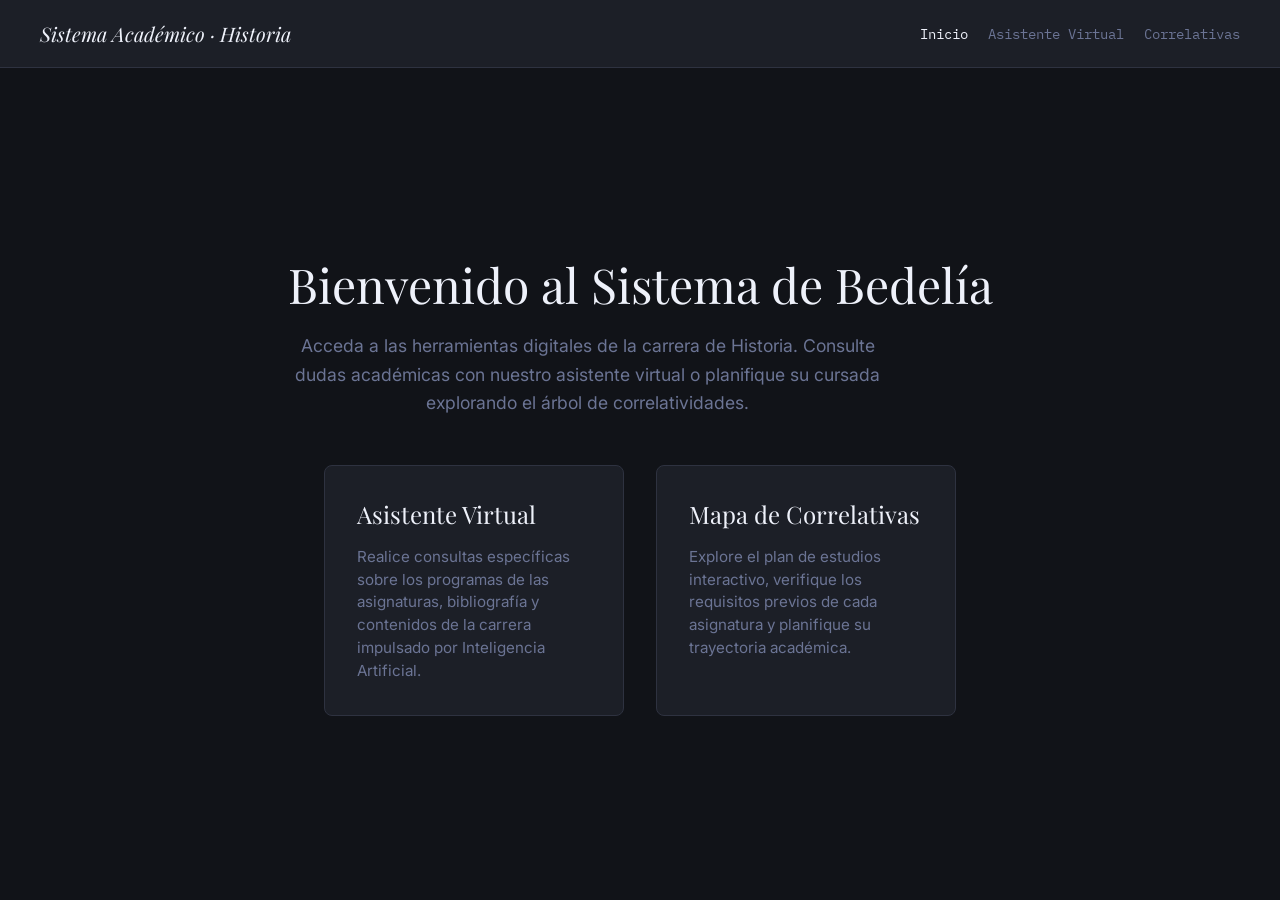
==== index.html @ 785c431a "Add files via upload" ====
<!DOCTYPE html>
<html lang="es">
<head>
    <meta charset="UTF-8">
    <meta name="viewport" content="width=device-width, initial-scale=1.0">
    <title>Sistema Académico — Historia</title>
    <link rel="stylesheet" href="styles.css">
</head>
<body>

    <header>
        <h1>Sistema Académico · Historia</h1>
        <nav class="nav-links">
            <a href="index.html" class="active">Inicio</a>
            <a href="chat.html">Asistente Virtual</a>
            <a href="correlativas.html">Correlativas</a>
        </nav>
    </header>

    <main class="landing-container">
        <div>
            <h2 class="landing-title">Bienvenido al Sistema de Bedelía</h2>
            <p class="landing-subtitle">
                Acceda a las herramientas digitales de la carrera de Historia. 
                Consulte dudas académicas con nuestro asistente virtual o planifique su cursada explorando el árbol de correlatividades.
            </p>
        </div>

        <div class="cards-container">
            <a href="chat.html" class="service-card">
                <h2>Asistente Virtual</h2>
                <p>Realice consultas específicas sobre los programas de las asignaturas, bibliografía y contenidos de la carrera impulsado por Inteligencia Artificial.</p>
            </a>
            
            <a href="correlativas.html" class="service-card">
                <h2>Mapa de Correlativas</h2>
                <p>Explore el plan de estudios interactivo, verifique los requisitos previos de cada asignatura y planifique su trayectoria académica.</p>
            </a>
        </div>
    </main>

</body>
</html>
---- styles.css ----
@import url('https://fonts.googleapis.com/css2?family=Playfair+Display:ital,wght@0,400;0,700;1,400&family=IBM+Plex+Mono:wght@400;500&display=swap');
@import url('https://fonts.googleapis.com/css2?family=Inter:wght@300;400;500;600&display=swap');

:root {
    --bg: #111318;
    --surface: #1c1f27;
    --surface-hover: #262a35;
    --border: #2e3240;
    --text: #dde2f0;
    --muted: #6b7494;
    --ink: #eef1fa;
    --primary: #4a6ee0; /* Modern university blue */
    --primary-hover: #5c7de6;
    
    /* Map specific variables */
    --prereq: #f07070;
    --prereq-bg: #231820;
    --prereq-border: #7a3040;
    --unlock: #52c98a;
    --unlock-bg: #101f18;
    --unlock-border: #28724c;
    --selected: #f0c060;
    --selected-bg: #1e1a0e;
    --selected-border: #9a7020;
}

* { box-sizing: border-box; margin: 0; padding: 0; }

body {
    font-family: 'Inter', 'Segoe UI', sans-serif;
    background: var(--bg);
    color: var(--text);
    min-height: 100vh;
    display: flex;
    flex-direction: column;
}

/* Typography */
h1, h2, h3 {
    font-family: 'Playfair Display', serif;
    color: var(--ink);
    font-weight: 400;
}

/* Navbar / Header */
header {
    padding: 20px 40px;
    border-bottom: 1px solid var(--border);
    background: var(--surface);
    display: flex;
    align-items: center;
    justify-content: space-between;
    position: sticky;
    top: 0;
    z-index: 50;
}

header h1 {
    font-size: 20px;
    font-style: italic;
    margin: 0;
}

.nav-links {
    display: flex;
    gap: 20px;
}

.nav-links a {
    color: var(--muted);
    text-decoration: none;
    font-size: 14px;
    transition: color 0.2s;
    font-family: 'IBM Plex Mono', monospace;
}

.nav-links a:hover, .nav-links a.active {
    color: var(--ink);
}

/* Landing Page specific */
.landing-container {
    flex: 1;
    display: flex;
    flex-direction: column;
    align-items: center;
    justify-content: center;
    text-align: center;
    padding: 2rem;
    gap: 3rem;
}

.landing-title {
    font-size: 3rem;
    margin-bottom: 1rem;
}

.landing-subtitle {
    color: var(--muted);
    font-size: 1.1rem;
    max-width: 600px;
    line-height: 1.6;
}

.cards-container {
    display: flex;
    gap: 2rem;
    flex-wrap: wrap;
    justify-content: center;
}

.service-card {
    background: var(--surface);
    border: 1px solid var(--border);
    border-radius: 8px;
    padding: 2rem;
    width: 300px;
    text-align: left;
    text-decoration: none;
    color: inherit;
    transition: transform 0.2s, border-color 0.2s;
}

.service-card:hover {
    transform: translateY(-5px);
    border-color: var(--primary);
}

.service-card h2 {
    font-size: 1.5rem;
    margin-bottom: 1rem;
}

.service-card p {
    color: var(--muted);
    font-size: 0.95rem;
    line-height: 1.5;
}

/* Chat Layout */
.chat-wrapper {
    flex: 1;
    display: flex;
    flex-direction: column;
    max-width: 800px;
    margin: 0 auto;
    width: 100%;
    padding: 2rem;
    height: calc(100vh - 73px); /* minus header */
}

#status-bar {
    color: var(--muted);
    font-family: 'IBM Plex Mono', monospace;
    font-size: 0.85em;
    margin-bottom: 15px;
    text-align: center;
}

#chat-container {
    flex: 1;
    border: 1px solid var(--border);
    border-radius: 8px;
    overflow-y: auto;
    padding: 1.5rem;
    margin-bottom: 1rem;
    background: var(--surface);
    display: flex;
    flex-direction: column;
    gap: 1rem;
}

.mensaje {
    padding: 12px 16px;
    border-radius: 8px;
    line-height: 1.5;
    max-width: 85%;
    font-size: 0.95rem;
}

.usuario {
    background-color: var(--primary);
    color: #fff;
    align-self: flex-end;
    border-bottom-right-radius: 0;
}

.asistente {
    background-color: var(--bg);
    border: 1px solid var(--border);
    align-self: flex-start;
    border-bottom-left-radius: 0;
}

.input-group {
    display: flex;
    flex-direction: column;
    gap: 12px;
    background: var(--surface);
    padding: 1rem;
    border-radius: 8px;
    border: 1px solid var(--border);
}

.input-row {
    display: flex;
    gap: 12px;
}

select, input, button {
    font-family: 'Inter', sans-serif;
    padding: 12px 16px;
    font-size: 0.95rem;
    border-radius: 6px;
    border: 1px solid var(--border);
    outline: none;
    transition: border-color 0.2s;
}

select, input {
    background-color: var(--bg);
    color: var(--text);
}

select:focus, input:focus {
    border-color: var(--primary);
}

select {
    width: 100%;
    cursor: pointer;
    appearance: none;
    background-image: url("data:image/svg+xml;charset=UTF-8,%3csvg xmlns='http://www.w3.org/2000/svg' viewBox='0 0 24 24' fill='none' stroke='%236b7494' stroke-width='2' stroke-linecap='round' stroke-linejoin='round'%3e%3cpolyline points='6 9 12 15 18 9'%3e%3c/polyline%3e%3c/svg%3e");
    background-repeat: no-repeat;
    background-position: right 1rem center;
    background-size: 1em;
}

input {
    flex: 1;
}

input::placeholder {
    color: var(--muted);
}

button {
    background-color: var(--primary);
    color: white;
    border: none;
    cursor: pointer;
    font-weight: 500;
}

button:hover:not(:disabled) {
    background-color: var(--primary-hover);
}

button:disabled, select:disabled, input:disabled {
    opacity: 0.5;
    cursor: not-allowed;
}

/* Loading Overlay */
.loading-overlay {
    position: absolute;
    top: 0; left: 0; right: 0; bottom: 0;
    background: var(--bg);
    display: flex;
    flex-direction: column;
    align-items: center;
    justify-content: center;
    z-index: 100;
    border-radius: 8px;
    padding: 2rem;
    text-align: center;
}

.loading-overlay.hidden {
    display: none;
}

.loader-spinner {
    border: 4px solid var(--surface);
    border-top: 4px solid var(--primary);
    border-radius: 50%;
    width: 60px;
    height: 60px;
    animation: spin 1s linear infinite;
    margin-bottom: 24px;
}

@keyframes spin {
    0% { transform: rotate(0deg); }
    100% { transform: rotate(360deg); }
}

.loading-text {
    font-family: 'Playfair Display', serif;
    font-size: 1.8rem;
    color: var(--ink);
    margin-bottom: 16px;
    font-style: italic;
    min-height: 2.4rem;
}

.progress-container {
    width: 80%;
    max-width: 320px;
    height: 6px;
    background: var(--border);
    border-radius: 3px;
    margin-bottom: 16px;
    overflow: hidden;
}

.progress-bar-fill {
    height: 100%;
    width: 0%;
    background: var(--primary);
    transition: width 0.3s ease-out;
}

.loading-progress {
    color: var(--muted);
    font-size: 0.9rem;
    font-family: 'IBM Plex Mono', monospace;
    letter-spacing: 0.05em;
}

/* Chat Layout adjustments for overlay */
.chat-wrapper {
    flex: 1;
    display: flex;
    flex-direction: column;
    max-width: 800px;
    margin: 0 auto;
    width: 100%;
    padding: 2rem;
    height: calc(100vh - 73px);
    position: relative;
}

/* Map Overrides (to match base styles) */
.map {
    font-family: 'IBM Plex Mono', monospace;
}
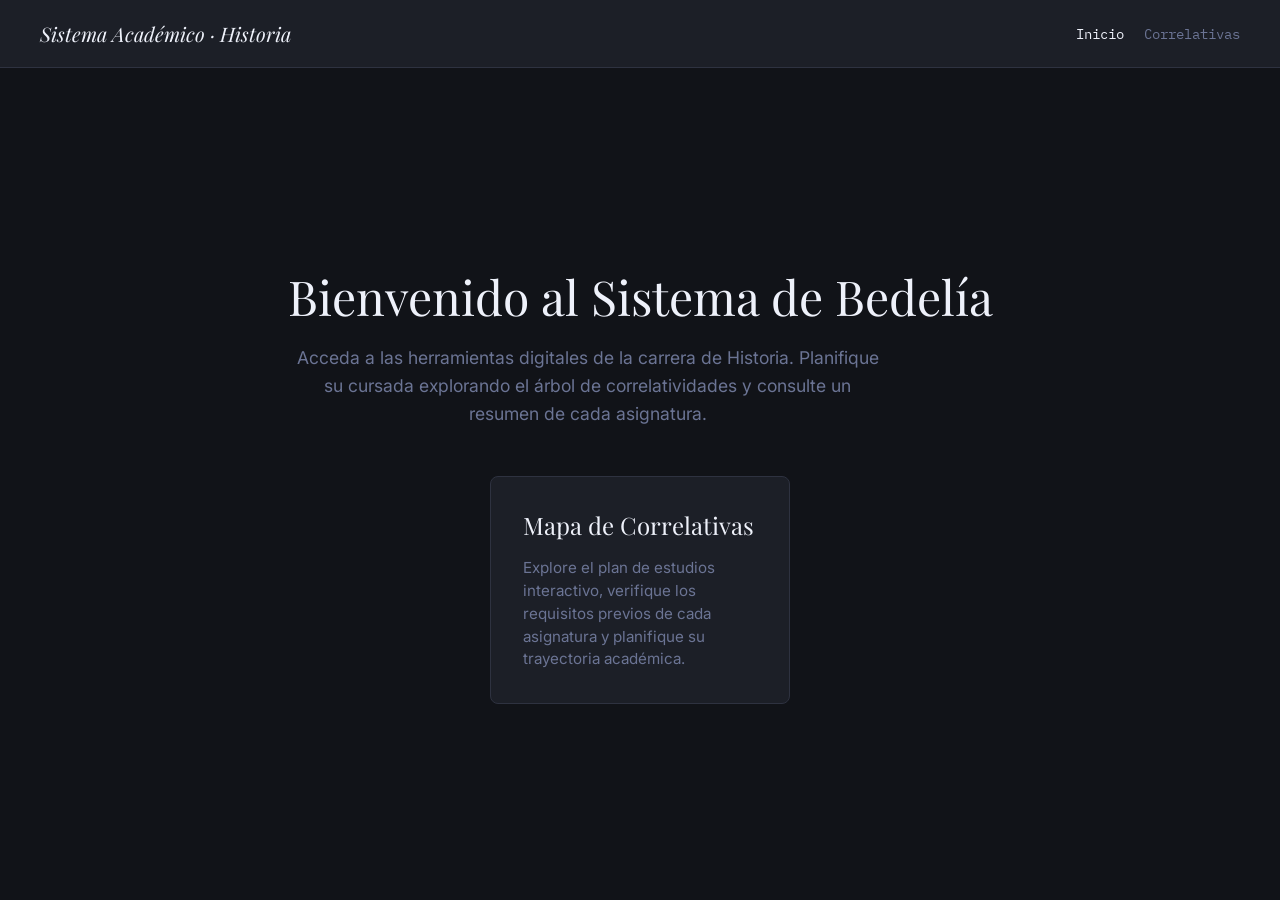
==== commit 054ea47d: "Add files via upload" ====
--- a/index.html
+++ b/index.html
@@ -12,7 +12,6 @@
         <h1>Sistema Académico · Historia</h1>
         <nav class="nav-links">
             <a href="index.html" class="active">Inicio</a>
-            <a href="chat.html">Asistente Virtual</a>
             <a href="correlativas.html">Correlativas</a>
         </nav>
     </header>
@@ -22,15 +21,11 @@
             <h2 class="landing-title">Bienvenido al Sistema de Bedelía</h2>
             <p class="landing-subtitle">
                 Acceda a las herramientas digitales de la carrera de Historia. 
-                Consulte dudas académicas con nuestro asistente virtual o planifique su cursada explorando el árbol de correlatividades.
+                Planifique su cursada explorando el árbol de correlatividades y consulte un resumen de cada asignatura.
             </p>
         </div>
 
         <div class="cards-container">
-            <a href="chat.html" class="service-card">
-                <h2>Asistente Virtual</h2>
-                <p>Realice consultas específicas sobre los programas de las asignaturas, bibliografía y contenidos de la carrera impulsado por Inteligencia Artificial.</p>
-            </a>
             
             <a href="correlativas.html" class="service-card">
                 <h2>Mapa de Correlativas</h2>
--- a/styles.css
+++ b/styles.css
@@ -1,5 +1,4 @@
-@import url('https://fonts.googleapis.com/css2?family=Playfair+Display:ital,wght@0,400;0,700;1,400&family=IBM+Plex+Mono:wght@400;500&display=swap');
-@import url('https://fonts.googleapis.com/css2?family=Inter:wght@300;400;500;600&display=swap');
+@import url('https://fonts.googleapis.com/css2?family=Playfair+Display:ital,wght@0,400;0,700;1,400&family=IBM+Plex+Mono:wght@400;500&family=Inter:wght@300;400;500;600&display=swap');
 
 :root {
     --bg: #111318;
@@ -137,210 +136,6 @@
     line-height: 1.5;
 }
 
-/* Chat Layout */
-.chat-wrapper {
-    flex: 1;
-    display: flex;
-    flex-direction: column;
-    max-width: 800px;
-    margin: 0 auto;
-    width: 100%;
-    padding: 2rem;
-    height: calc(100vh - 73px); /* minus header */
-}
-
-#status-bar {
-    color: var(--muted);
-    font-family: 'IBM Plex Mono', monospace;
-    font-size: 0.85em;
-    margin-bottom: 15px;
-    text-align: center;
-}
-
-#chat-container {
-    flex: 1;
-    border: 1px solid var(--border);
-    border-radius: 8px;
-    overflow-y: auto;
-    padding: 1.5rem;
-    margin-bottom: 1rem;
-    background: var(--surface);
-    display: flex;
-    flex-direction: column;
-    gap: 1rem;
-}
-
-.mensaje {
-    padding: 12px 16px;
-    border-radius: 8px;
-    line-height: 1.5;
-    max-width: 85%;
-    font-size: 0.95rem;
-}
-
-.usuario {
-    background-color: var(--primary);
-    color: #fff;
-    align-self: flex-end;
-    border-bottom-right-radius: 0;
-}
-
-.asistente {
-    background-color: var(--bg);
-    border: 1px solid var(--border);
-    align-self: flex-start;
-    border-bottom-left-radius: 0;
-}
-
-.input-group {
-    display: flex;
-    flex-direction: column;
-    gap: 12px;
-    background: var(--surface);
-    padding: 1rem;
-    border-radius: 8px;
-    border: 1px solid var(--border);
-}
-
-.input-row {
-    display: flex;
-    gap: 12px;
-}
-
-select, input, button {
-    font-family: 'Inter', sans-serif;
-    padding: 12px 16px;
-    font-size: 0.95rem;
-    border-radius: 6px;
-    border: 1px solid var(--border);
-    outline: none;
-    transition: border-color 0.2s;
-}
-
-select, input {
-    background-color: var(--bg);
-    color: var(--text);
-}
-
-select:focus, input:focus {
-    border-color: var(--primary);
-}
-
-select {
-    width: 100%;
-    cursor: pointer;
-    appearance: none;
-    background-image: url("data:image/svg+xml;charset=UTF-8,%3csvg xmlns='http://www.w3.org/2000/svg' viewBox='0 0 24 24' fill='none' stroke='%236b7494' stroke-width='2' stroke-linecap='round' stroke-linejoin='round'%3e%3cpolyline points='6 9 12 15 18 9'%3e%3c/polyline%3e%3c/svg%3e");
-    background-repeat: no-repeat;
-    background-position: right 1rem center;
-    background-size: 1em;
-}
-
-input {
-    flex: 1;
-}
-
-input::placeholder {
-    color: var(--muted);
-}
-
-button {
-    background-color: var(--primary);
-    color: white;
-    border: none;
-    cursor: pointer;
-    font-weight: 500;
-}
-
-button:hover:not(:disabled) {
-    background-color: var(--primary-hover);
-}
-
-button:disabled, select:disabled, input:disabled {
-    opacity: 0.5;
-    cursor: not-allowed;
-}
-
-/* Loading Overlay */
-.loading-overlay {
-    position: absolute;
-    top: 0; left: 0; right: 0; bottom: 0;
-    background: var(--bg);
-    display: flex;
-    flex-direction: column;
-    align-items: center;
-    justify-content: center;
-    z-index: 100;
-    border-radius: 8px;
-    padding: 2rem;
-    text-align: center;
-}
-
-.loading-overlay.hidden {
-    display: none;
-}
-
-.loader-spinner {
-    border: 4px solid var(--surface);
-    border-top: 4px solid var(--primary);
-    border-radius: 50%;
-    width: 60px;
-    height: 60px;
-    animation: spin 1s linear infinite;
-    margin-bottom: 24px;
-}
-
-@keyframes spin {
-    0% { transform: rotate(0deg); }
-    100% { transform: rotate(360deg); }
-}
-
-.loading-text {
-    font-family: 'Playfair Display', serif;
-    font-size: 1.8rem;
-    color: var(--ink);
-    margin-bottom: 16px;
-    font-style: italic;
-    min-height: 2.4rem;
-}
-
-.progress-container {
-    width: 80%;
-    max-width: 320px;
-    height: 6px;
-    background: var(--border);
-    border-radius: 3px;
-    margin-bottom: 16px;
-    overflow: hidden;
-}
-
-.progress-bar-fill {
-    height: 100%;
-    width: 0%;
-    background: var(--primary);
-    transition: width 0.3s ease-out;
-}
-
-.loading-progress {
-    color: var(--muted);
-    font-size: 0.9rem;
-    font-family: 'IBM Plex Mono', monospace;
-    letter-spacing: 0.05em;
-}
-
-/* Chat Layout adjustments for overlay */
-.chat-wrapper {
-    flex: 1;
-    display: flex;
-    flex-direction: column;
-    max-width: 800px;
-    margin: 0 auto;
-    width: 100%;
-    padding: 2rem;
-    height: calc(100vh - 73px);
-    position: relative;
-}
-
 /* Map Overrides (to match base styles) */
 .map {
     font-family: 'IBM Plex Mono', monospace;
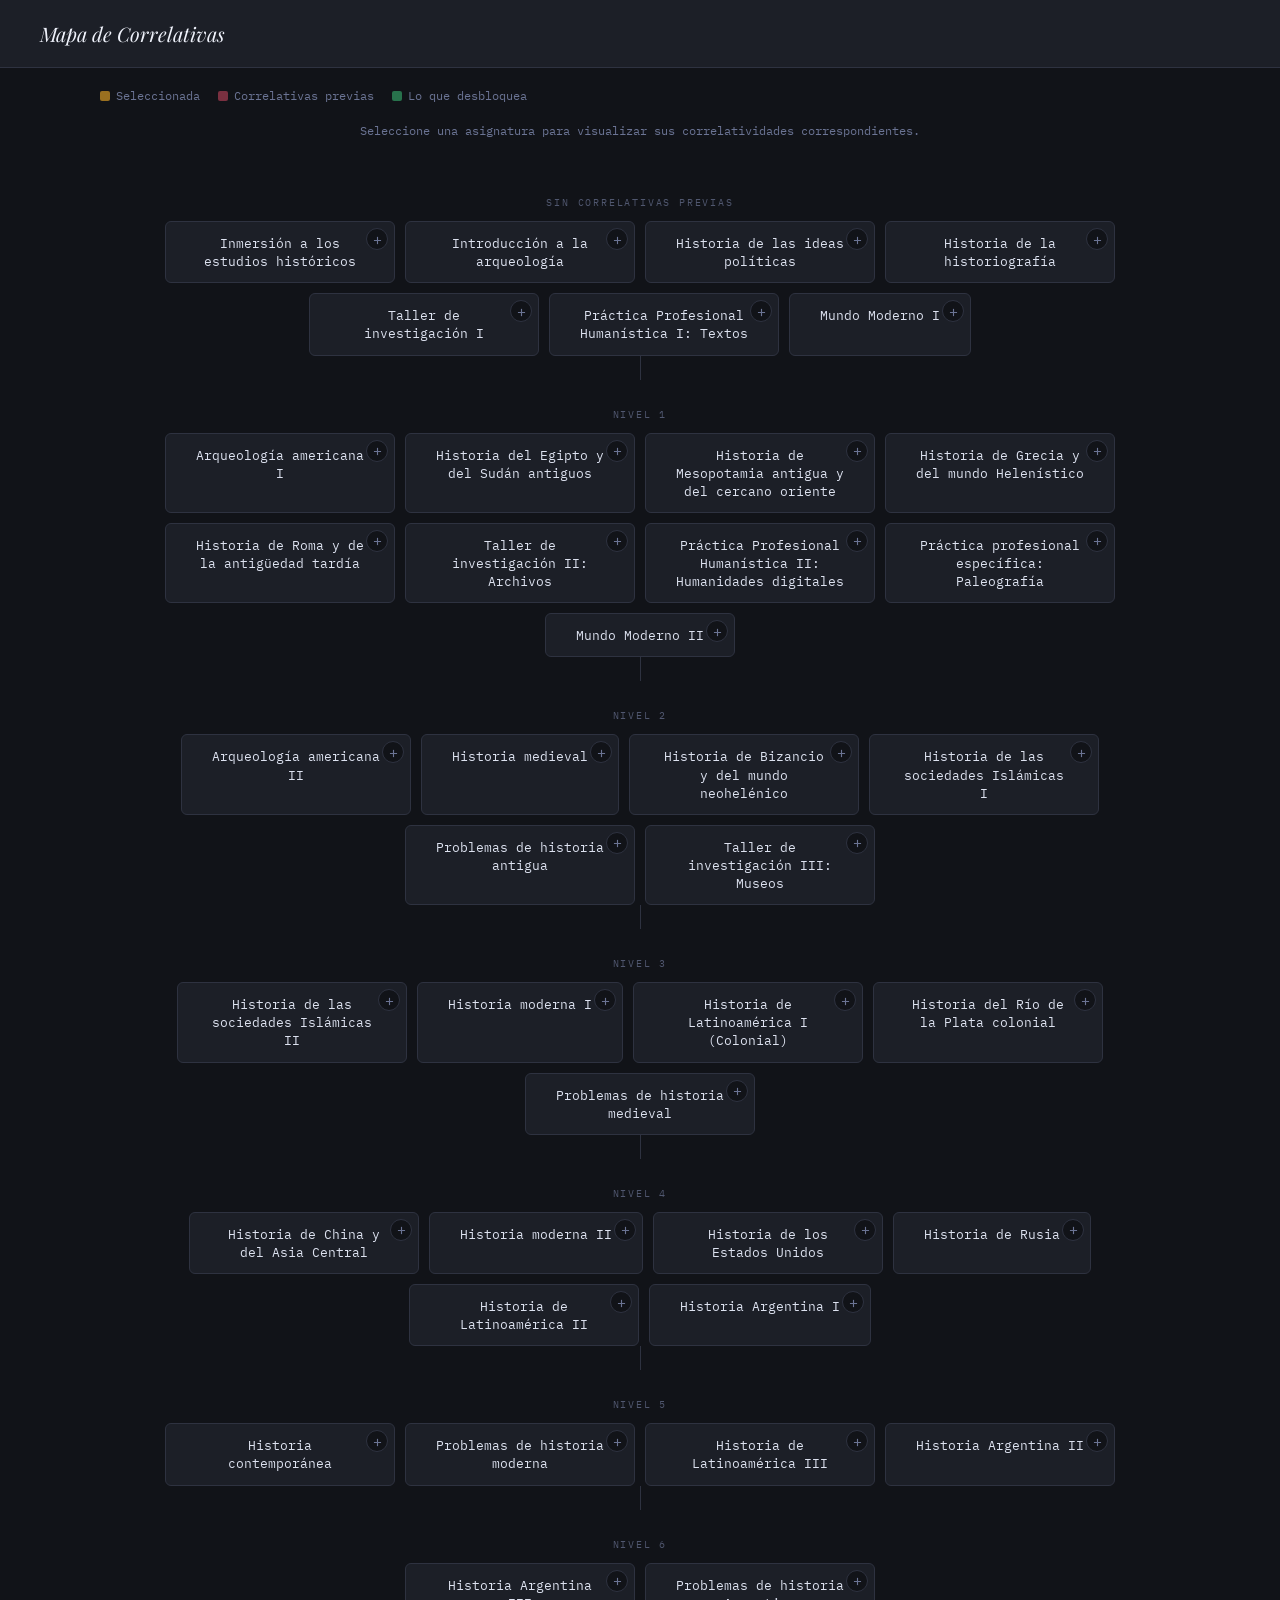
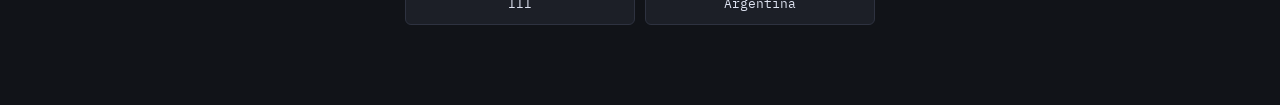
==== commit 626a9e6a: "Add files via upload" ====
--- a/index.html
+++ b/index.html
@@ -1,38 +1,366 @@
 <!DOCTYPE html>
 <html lang="es">
 <head>
-    <meta charset="UTF-8">
-    <meta name="viewport" content="width=device-width, initial-scale=1.0">
-    <title>Sistema Académico — Historia</title>
-    <link rel="stylesheet" href="styles.css">
+<meta charset="UTF-8">
+<meta name="viewport" content="width=device-width, initial-scale=1.0">
+<title>Mapa de Correlativas — Historia</title>
+<link rel="stylesheet" href="styles.css">
+<style>
+  /* Local map-specific styles that aren't in styles.css */
+  .legend {
+    display: flex;
+    gap: 18px;
+    flex-wrap: wrap;
+    font-size: 12px;
+    color: var(--muted);
+    font-family: 'IBM Plex Mono', monospace;
+  }
+  .legend-item { display: flex; align-items: center; gap: 6px; }
+  .legend-pip { width: 10px; height: 10px; border-radius: 2px; }
+  
+  .map-header-content {
+    display: flex;
+    justify-content: space-between;
+    align-items: center;
+    width: 100%;
+    max-width: 1080px;
+    margin: 0 auto;
+    padding: 20px 0;
+  }
+  .hint { 
+      font-size: 12px; 
+      color: var(--muted); 
+      text-align: center;
+      margin-bottom: 20px;
+      font-family: 'IBM Plex Mono', monospace;
+  }
+
+  /* MAP */
+  .map {
+    padding: 10px 20px 80px;
+    max-width: 1080px;
+    margin: 0 auto;
+    display: flex;
+    flex-direction: column;
+    align-items: center;
+  }
+  .level-group {
+    display: flex;
+    flex-direction: column;
+    align-items: center;
+    width: 100%;
+  }
+  .level-label {
+    font-size: 10px;
+    letter-spacing: 0.18em;
+    text-transform: uppercase;
+    color: var(--muted);
+    margin-top: 28px;
+    margin-bottom: 12px;
+    opacity: 0.7;
+    font-family: 'IBM Plex Mono', monospace;
+  }
+  .cards-row {
+    display: flex;
+    flex-wrap: wrap;
+    justify-content: center;
+    gap: 10px;
+    width: 100%;
+  }
+  .connector {
+    width: 1px;
+    height: 24px;
+    background: var(--border);
+    flex-shrink: 0;
+  }
+
+  /* CARDS */
+  .card {
+    background: var(--surface);
+    border: 1px solid var(--border);
+    border-radius: 6px;
+    padding: 12px 16px;
+    cursor: pointer;
+    font-size: 12.5px;
+    line-height: 1.5;
+    max-width: 230px;
+    text-align: center;
+    transition: border-color 0.15s, background 0.15s, box-shadow 0.15s, opacity 0.18s;
+  }
+  .card:hover { border-color: var(--selected-border); box-shadow: 0 2px 12px rgba(0,0,0,0.3); }
+
+  .card.dim { opacity: 0.2; }
+
+  .card.state-selected {
+    background: var(--selected-bg);
+    border-color: var(--selected-border);
+    box-shadow: 0 0 0 2px var(--selected-border), 0 3px 12px rgba(0,0,0,0.08);
+    opacity: 1;
+  }
+  .card.state-selected .card-name { color: var(--selected); font-weight: 500; }
+
+  .card.state-prereq { background: var(--prereq-bg); border-color: var(--prereq-border); opacity: 1; }
+  .card.state-prereq .card-name { color: var(--prereq); }
+
+  .card.state-unlock { background: var(--unlock-bg); border-color: var(--unlock-border); opacity: 1; }
+  .card.state-unlock .card-name { color: var(--unlock); }
+
+  .card-name { font-size: 12.5px; line-height: 1.45; font-family: 'IBM Plex Mono', monospace;}
+  .card-tag {
+    font-size: 10px;
+    margin-top: 6px;
+    letter-spacing: 0.07em;
+    font-weight: 500;
+    text-transform: uppercase;
+    font-family: 'IBM Plex Mono', monospace;
+  }
+  .tag-prereq { color: var(--prereq); }
+  .tag-unlock { color: var(--unlock); }
+  .tag-selected { color: var(--selected); }
+
+  .card { position: relative; }
+  .card.abierta { max-width: 320px; }
+  .toggle {
+    position: absolute; top: 6px; right: 6px;
+    width: 22px; height: 22px; padding: 0;
+    border-radius: 50%; line-height: 1;
+    font-size: 15px; font-family: 'IBM Plex Mono', monospace;
+    background: var(--bg); color: var(--muted);
+    border: 1px solid var(--border); cursor: pointer;
+  }
+  .toggle:hover { color: var(--ink); border-color: var(--selected-border); }
+  .card-name { padding: 0 14px; }
+  .card-desc {
+    margin-top: 10px; padding-top: 10px;
+    border-top: 1px dashed var(--border);
+    font-family: 'Inter', sans-serif;
+    font-size: 12px; line-height: 1.55;
+    color: var(--text); text-align: left;
+  }
+</style>
 </head>
 <body>
 
-    <header>
-        <h1>Sistema Académico · Historia</h1>
-        <nav class="nav-links">
-            <a href="index.html" class="active">Inicio</a>
-            <a href="correlativas.html">Correlativas</a>
-        </nav>
-    </header>
-
-    <main class="landing-container">
-        <div>
-            <h2 class="landing-title">Bienvenido al Sistema de Bedelía</h2>
-            <p class="landing-subtitle">
-                Acceda a las herramientas digitales de la carrera de Historia. 
-                Planifique su cursada explorando el árbol de correlatividades y consulte un resumen de cada asignatura.
-            </p>
-        </div>
-
-        <div class="cards-container">
-            
-            <a href="correlativas.html" class="service-card">
-                <h2>Mapa de Correlativas</h2>
-                <p>Explore el plan de estudios interactivo, verifique los requisitos previos de cada asignatura y planifique su trayectoria académica.</p>
-            </a>
-        </div>
-    </main>
-
+<header>
+    <h1>Mapa de Correlativas</h1>
+</header>
+
+<main>
+    <div class="map-header-content">
+      <div class="legend">
+        <div class="legend-item"><div class="legend-pip" style="background:var(--selected-border)"></div>Seleccionada</div>
+        <div class="legend-item"><div class="legend-pip" style="background:var(--prereq-border)"></div>Correlativas previas</div>
+        <div class="legend-item"><div class="legend-pip" style="background:var(--unlock-border)"></div>Lo que desbloquea</div>
+      </div>
+    </div>
+    
+    <div class="hint">Seleccione una asignatura para visualizar sus correlatividades correspondientes.</div>
+    
+    <div class="map" id="map"></div>
+</main>
+
+<script>
+const materias = [
+  { id: "inmersion",      name: "Inmersión a los estudios históricos",                            prereqs: [] },
+  { id: "intro_arq",      name: "Introducción a la arqueología",                                  prereqs: [] },
+  { id: "ideas_pol",      name: "Historia de las ideas políticas",                                prereqs: [] },
+  { id: "historiografia", name: "Historia de la historiografía",                                  prereqs: [] },
+  { id: "taller1",        name: "Taller de investigación I",                                      prereqs: [] },
+  { id: "pph1",           name: "Práctica Profesional Humanística I: Textos",                     prereqs: [] },
+  { id: "mundo1",         name: "Mundo Moderno I",                                                prereqs: [] },
+
+  { id: "arq1",           name: "Arqueología americana I",                                        prereqs: ["intro_arq"] },
+  { id: "egipto",         name: "Historia del Egipto y del Sudán antiguos",                      prereqs: ["intro_arq"] },
+  { id: "mesop",          name: "Historia de Mesopotamia antigua y del cercano oriente",          prereqs: ["intro_arq"] },
+  { id: "grecia",         name: "Historia de Grecia y del mundo Helenístico",                    prereqs: ["intro_arq"] },
+  { id: "roma",           name: "Historia de Roma y de la antigüedad tardía",                    prereqs: ["intro_arq"] },
+  { id: "taller2",        name: "Taller de investigación II: Archivos",                           prereqs: ["taller1"] },
+  { id: "pph2",           name: "Práctica Profesional Humanística II: Humanidades digitales",     prereqs: ["pph1"] },
+  { id: "paleografia",    name: "Práctica profesional específica: Paleografía",                  prereqs: ["pph1"] },
+  { id: "mundo2",         name: "Mundo Moderno II",                                               prereqs: ["mundo1"] },
+
+  { id: "arq2",           name: "Arqueología americana II",                                       prereqs: ["arq1"] },
+  { id: "medieval",       name: "Historia medieval",                                              prereqs: ["roma"] },
+  { id: "bizancio",       name: "Historia de Bizancio y del mundo neohelénico",                  prereqs: ["roma"] },
+  { id: "islamicas1",     name: "Historia de las sociedades Islámicas I",                        prereqs: ["roma"] },
+  { id: "prob_antigua",   name: "Problemas de historia antigua",                                  prereqs: ["roma"] },
+  { id: "taller3",        name: "Taller de investigación III: Museos",                            prereqs: ["taller2"] },
+
+  { id: "islamicas2",     name: "Historia de las sociedades Islámicas II",                       prereqs: ["islamicas1"] },
+  { id: "moderna1",       name: "Historia moderna I",                                             prereqs: ["medieval"] },
+  { id: "latam1",         name: "Historia de Latinoamérica I (Colonial)",                        prereqs: ["medieval"] },
+  { id: "rioplate",       name: "Historia del Río de la Plata colonial",                         prereqs: ["medieval"] },
+  { id: "prob_medieval",  name: "Problemas de historia medieval",                                 prereqs: ["medieval"] },
+
+  { id: "china",          name: "Historia de China y del Asia Central",                          prereqs: ["islamicas2"] },
+  { id: "moderna2",       name: "Historia moderna II",                                            prereqs: ["moderna1"] },
+  { id: "eeuu",           name: "Historia de los Estados Unidos",                                prereqs: ["moderna1"] },
+  { id: "rusia",          name: "Historia de Rusia",                                             prereqs: ["moderna1"] },
+  { id: "latam2",         name: "Historia de Latinoamérica II",                                  prereqs: ["latam1"] },
+  { id: "arg1",           name: "Historia Argentina I",                                          prereqs: ["latam1"] },
+
+  { id: "contemporanea",  name: "Historia contemporánea",                                         prereqs: ["moderna2"] },
+  { id: "prob_moderna",   name: "Problemas de historia moderna",                                  prereqs: ["moderna2"] },
+  { id: "latam3",         name: "Historia de Latinoamérica III",                                  prereqs: ["latam2"] },
+  { id: "arg2",           name: "Historia Argentina II",                                          prereqs: ["arg1"] },
+
+  { id: "arg3",           name: "Historia Argentina III",                                         prereqs: ["arg2"] },
+  { id: "prob_arg",       name: "Problemas de historia Argentina",                                prereqs: ["arg2"] },
+];
+
+function computeLevels() {
+  const levelMap = {};
+  const children = {};
+  materias.forEach(m => { levelMap[m.id] = 0; children[m.id] = []; });
+  materias.forEach(m => m.prereqs.forEach(p => children[p].push(m.id)));
+
+  const inDeg = {};
+  materias.forEach(m => inDeg[m.id] = m.prereqs.length);
+  const queue = materias.filter(m => !m.prereqs.length).map(m => m.id);
+  const visited = new Set();
+
+  while (queue.length) {
+    const id = queue.shift();
+    if (visited.has(id)) continue;
+    visited.add(id);
+    children[id].forEach(cid => {
+      levelMap[cid] = Math.max(levelMap[cid], levelMap[id] + 1);
+      if (--inDeg[cid] === 0) queue.push(cid);
+    });
+  }
+  return levelMap;
+}
+
+const levelMap = computeLevels();
+const maxLevel = Math.max(...Object.values(levelMap));
+const byLevel = Array.from({length: maxLevel + 1}, () => []);
+materias.forEach(m => byLevel[levelMap[m.id]].push(m));
+
+function getAllPrereqs(id, acc = new Set()) {
+  if (acc.has(id)) return acc;
+  acc.add(id);
+  materias.find(x => x.id === id)?.prereqs.forEach(p => getAllPrereqs(p, acc));
+  return acc;
+}
+function getAllUnlocks(id, acc = new Set()) {
+  if (acc.has(id)) return acc;
+  acc.add(id);
+  materias.filter(m => m.prereqs.includes(id)).forEach(m => getAllUnlocks(m.id, acc));
+  return acc;
+}
+
+const DESC = {
+ "inmersion": "Introduce al estudio de la historia como disciplina universitaria. Trabaja lectura crítica de textos, uso de fuentes y bibliografía, y las nociones básicas del oficio. Es la puerta de entrada a la carrera.",
+ "intro_arq": "Presenta los conceptos, métodos y técnicas de la arqueología. Explica cómo se excava, se registra y se interpreta la cultura material. Sirve de base para todas las historias antiguas.",
+ "ideas_pol": "Recorre el pensamiento político desde la antigüedad hasta la modernidad. Analiza autores, conceptos y debates sobre el poder, el Estado y la ciudadanía. Se lee a los pensadores en su contexto histórico.",
+ "historiografia": "Estudia cómo se escribió la historia a lo largo del tiempo. Revisa escuelas, corrientes y debates metodológicos, desde los cronistas hasta la historiografía actual. Ayuda a entender desde qué enfoque se produce cada relato.",
+ "taller1": "Primer taller de formación práctica en investigación. Se aprende a formular un problema, delimitar un tema y armar un estado de la cuestión. Es el inicio del recorrido que lleva a la tesis.",
+ "pph1": "Práctica centrada en el trabajo con textos escritos. Aborda lectura, análisis, edición y escritura académica. Desarrolla herramientas que se usan en toda la carrera.",
+ "mundo1": "Panorama introductorio de los procesos históricos de la modernidad temprana. Trabaja las transformaciones económicas, políticas y culturales de esa etapa. Es la primera materia de la línea de historia moderna.",
+ "arq1": "Estudia el poblamiento de América y las primeras sociedades del continente. Revisa los principales desarrollos culturales prehispánicos. Combina evidencia material con debates teóricos.",
+ "egipto": "Recorre la historia del valle del Nilo desde sus orígenes hasta la antigüedad tardía. Analiza el Estado, la religión, la sociedad y las relaciones con Nubia. Se apoya en fuentes escritas y arqueológicas.",
+ "mesop": "Estudia las sociedades del Tigris, el Éufrates y el Cercano Oriente antiguo. Aborda el surgimiento de las ciudades, la escritura y los grandes imperios. Trabaja con fuentes cuneiformes y arqueológicas.",
+ "grecia": "Recorre la historia griega desde la época arcaica hasta el período helenístico. Analiza la polis, la política, la sociedad y la cultura. Termina con las conquistas de Alejandro y sus consecuencias.",
+ "roma": "Estudia Roma desde sus orígenes hasta la transformación del Imperio. Analiza instituciones, expansión, sociedad y crisis del mundo romano. Es la base de las materias medievales.",
+ "taller2": "Segundo taller, enfocado en el trabajo con archivos y documentos. Se aprende a localizar, consultar y analizar fuentes primarias. Avanza en el diseño del proyecto de investigación.",
+ "pph2": "Introduce herramientas digitales aplicadas a la investigación humanística. Incluye bases de datos, digitalización y análisis de textos con medios informáticos. Busca ampliar las formas de producir y difundir conocimiento.",
+ "paleografia": "Enseña a leer escrituras antiguas y manuscritos. Se practica la transcripción y el análisis de documentos de distintas épocas. Es una herramienta clave para trabajar con fuentes originales.",
+ "mundo2": "Continúa el estudio de la modernidad, con foco en los procesos de los siglos posteriores. Analiza revoluciones, cambios políticos y transformaciones sociales. Completa el panorama iniciado en Mundo Moderno I.",
+ "arq2": "Profundiza en las sociedades complejas de América. Analiza casos regionales, el contacto con los europeos y su registro arqueológico. Discute problemas actuales de la disciplina en el continente.",
+ "medieval": "Recorre la Edad Media europea desde la caída de Roma hasta el siglo XV. Analiza feudalismo, Iglesia, monarquías y transformaciones económicas. Es la base de la historia moderna y colonial.",
+ "bizancio": "Estudia el Imperio Bizantino y su legado en el mundo griego posterior. Analiza política, religión, sociedad y cultura. Se extiende hasta la formación del mundo neohelénico.",
+ "islamicas1": "Aborda el surgimiento del Islam y la formación de los primeros califatos. Analiza expansión, instituciones y vida cultural. Cubre las primeras etapas de las sociedades islámicas.",
+ "prob_antigua": "Seminario que trata problemas puntuales y debates actuales sobre el mundo antiguo. Cada edición profundiza un tema con bibliografía especializada. Pone en práctica el análisis crítico de fuentes.",
+ "taller3": "Tercer taller, orientado al trabajo con museos y patrimonio. Se analiza cómo se construyen y exhiben los relatos históricos. Continúa el desarrollo del proyecto de investigación.",
+ "islamicas2": "Continúa el estudio del mundo islámico en etapas posteriores. Analiza los grandes imperios y las transformaciones de la región. Incluye el vínculo con Europa y con otras zonas de Asia y África.",
+ "moderna1": "Estudia Europa en los siglos XV a XVII. Analiza Renacimiento, Reforma, formación de los Estados y expansión ultramarina. Prepara para entender el mundo colonial y el contemporáneo.",
+ "latam1": "Recorre la conquista y el período colonial en América Latina. Analiza instituciones, economía, sociedad y poblaciones indígenas. Estudia cómo se organizó el dominio de España y Portugal.",
+ "rioplate": "Se centra en el territorio rioplatense durante la época colonial. Analiza su organización política, su economía y sus conflictos. Llega hasta la crisis del orden colonial.",
+ "prob_medieval": "Seminario sobre temas y debates específicos de la Edad Media. Cada edición profundiza un problema con bibliografía actual. Entrena en la lectura crítica y la discusión académica.",
+ "china": "Recorre la historia china y de las regiones de Asia Central. Analiza dinastías, intercambios comerciales y relaciones entre pueblos. Da una mirada no eurocéntrica de la historia mundial.",
+ "moderna2": "Estudia los siglos XVII y XVIII europeos. Analiza absolutismo, Ilustración y crisis del Antiguo Régimen. Termina en el umbral de las revoluciones.",
+ "eeuu": "Recorre la historia estadounidense desde la colonización hasta la actualidad. Analiza independencia, expansión, esclavitud, guerra civil y rol internacional. Da herramientas para entender su peso global.",
+ "rusia": "Estudia el desarrollo ruso desde sus orígenes hasta la época contemporánea. Analiza el imperio, la revolución y el período soviético. Se atiende a su ubicación entre Europa y Asia.",
+ "latam2": "Continúa con el siglo XIX latinoamericano. Analiza independencias, formación de los Estados nacionales y modelos económicos. Compara procesos entre distintos países de la región.",
+ "arg1": "Primera parte de la historia argentina. Analiza el período posterior a la crisis colonial y los inicios de la vida independiente. Trabaja los conflictos políticos y la formación del territorio.",
+ "contemporanea": "Estudia el mundo desde las revoluciones del siglo XVIII hasta la actualidad. Analiza capitalismo, nacionalismos, guerras mundiales y descolonización. Ofrece una visión global del siglo XX.",
+ "prob_moderna": "Seminario sobre temas y debates específicos de la modernidad. Cada edición profundiza un problema con bibliografía especializada. Promueve el análisis crítico y la discusión.",
+ "latam3": "Aborda el siglo XX latinoamericano hasta el presente. Analiza populismos, dictaduras, movimientos sociales y democratización. Relaciona la región con el contexto internacional.",
+ "arg2": "Segunda parte de la historia argentina. Recorre la consolidación del Estado, la economía agroexportadora y los cambios sociales. Analiza el sistema político de fines del siglo XIX y comienzos del XX.",
+ "arg3": "Tercera parte de la historia argentina, centrada en el siglo XX. Analiza peronismo, golpes de Estado, dictadura y democracia. Llega hasta la historia reciente.",
+ "prob_arg": "Seminario sobre debates y temas específicos de la historia argentina. Cada edición profundiza un problema con bibliografía actual. Entrena la discusión historiográfica."
+};
+let selected = null;
+const abiertas = new Set();
+
+function render() {
+  const map = document.getElementById('map');
+  map.innerHTML = '';
+
+  let prereqSet = new Set(), unlockSet = new Set();
+  if (selected) {
+    prereqSet = getAllPrereqs(selected); prereqSet.delete(selected);
+    unlockSet = getAllUnlocks(selected); unlockSet.delete(selected);
+  }
+
+  byLevel.forEach((col, lvl) => {
+    if (lvl > 0) {
+      const conn = document.createElement('div');
+      conn.className = 'connector';
+      map.appendChild(conn);
+    }
+
+    const group = document.createElement('div');
+    group.className = 'level-group';
+
+    const lbl = document.createElement('div');
+    lbl.className = 'level-label';
+    lbl.textContent = lvl === 0 ? 'Sin correlativas previas' : `Nivel ${lvl}`;
+    group.appendChild(lbl);
+
+    const row = document.createElement('div');
+    row.className = 'cards-row';
+
+    col.forEach(m => {
+      const card = document.createElement('div');
+      card.className = 'card';
+      const abierta = abiertas.has(m.id);
+      if (abierta) card.classList.add('abierta');
+
+      let state = '', tagText = '', tagClass = '';
+      if (selected) {
+        if (m.id === selected)           { state = 'state-selected'; tagText = 'Seleccionada';       tagClass = 'tag-selected'; }
+        else if (prereqSet.has(m.id))    { state = 'state-prereq';   tagText = 'Requisito previo'; tagClass = 'tag-prereq'; }
+        else if (unlockSet.has(m.id))    { state = 'state-unlock';   tagText = 'Desbloquea';         tagClass = 'tag-unlock'; }
+        else                             { state = 'dim'; }
+      }
+      if (state) card.classList.add(state);
+
+      card.innerHTML = `<button class="toggle" aria-expanded="${abierta}" aria-label="${abierta ? 'Ocultar' : 'Ver'} descripción">${abierta ? '−' : '+'}</button>`
+        + `<div class="card-name">${m.name}</div>`
+        + (tagText ? `<div class="card-tag ${tagClass}">${tagText}</div>` : '')
+        + (abierta ? `<div class="card-desc">${DESC[m.id]}</div>` : '');
+
+      card.querySelector('.toggle').addEventListener('click', (e) => {
+        e.stopPropagation();
+        abiertas.has(m.id) ? abiertas.delete(m.id) : abiertas.add(m.id);
+        render();
+      });
+
+      card.addEventListener('click', () => {
+        selected = selected === m.id ? null : m.id;
+        render();
+      });
+
+      row.appendChild(card);
+    });
+
+    group.appendChild(row);
+    map.appendChild(group);
+  });
+}
+
+render();
+</script>
 </body>
-</html>+</html>
--- a/styles.css
+++ b/styles.css
@@ -60,82 +60,6 @@
     margin: 0;
 }
 
-.nav-links {
-    display: flex;
-    gap: 20px;
-}
-
-.nav-links a {
-    color: var(--muted);
-    text-decoration: none;
-    font-size: 14px;
-    transition: color 0.2s;
-    font-family: 'IBM Plex Mono', monospace;
-}
-
-.nav-links a:hover, .nav-links a.active {
-    color: var(--ink);
-}
-
-/* Landing Page specific */
-.landing-container {
-    flex: 1;
-    display: flex;
-    flex-direction: column;
-    align-items: center;
-    justify-content: center;
-    text-align: center;
-    padding: 2rem;
-    gap: 3rem;
-}
-
-.landing-title {
-    font-size: 3rem;
-    margin-bottom: 1rem;
-}
-
-.landing-subtitle {
-    color: var(--muted);
-    font-size: 1.1rem;
-    max-width: 600px;
-    line-height: 1.6;
-}
-
-.cards-container {
-    display: flex;
-    gap: 2rem;
-    flex-wrap: wrap;
-    justify-content: center;
-}
-
-.service-card {
-    background: var(--surface);
-    border: 1px solid var(--border);
-    border-radius: 8px;
-    padding: 2rem;
-    width: 300px;
-    text-align: left;
-    text-decoration: none;
-    color: inherit;
-    transition: transform 0.2s, border-color 0.2s;
-}
-
-.service-card:hover {
-    transform: translateY(-5px);
-    border-color: var(--primary);
-}
-
-.service-card h2 {
-    font-size: 1.5rem;
-    margin-bottom: 1rem;
-}
-
-.service-card p {
-    color: var(--muted);
-    font-size: 0.95rem;
-    line-height: 1.5;
-}
-
 /* Map Overrides (to match base styles) */
 .map {
     font-family: 'IBM Plex Mono', monospace;
